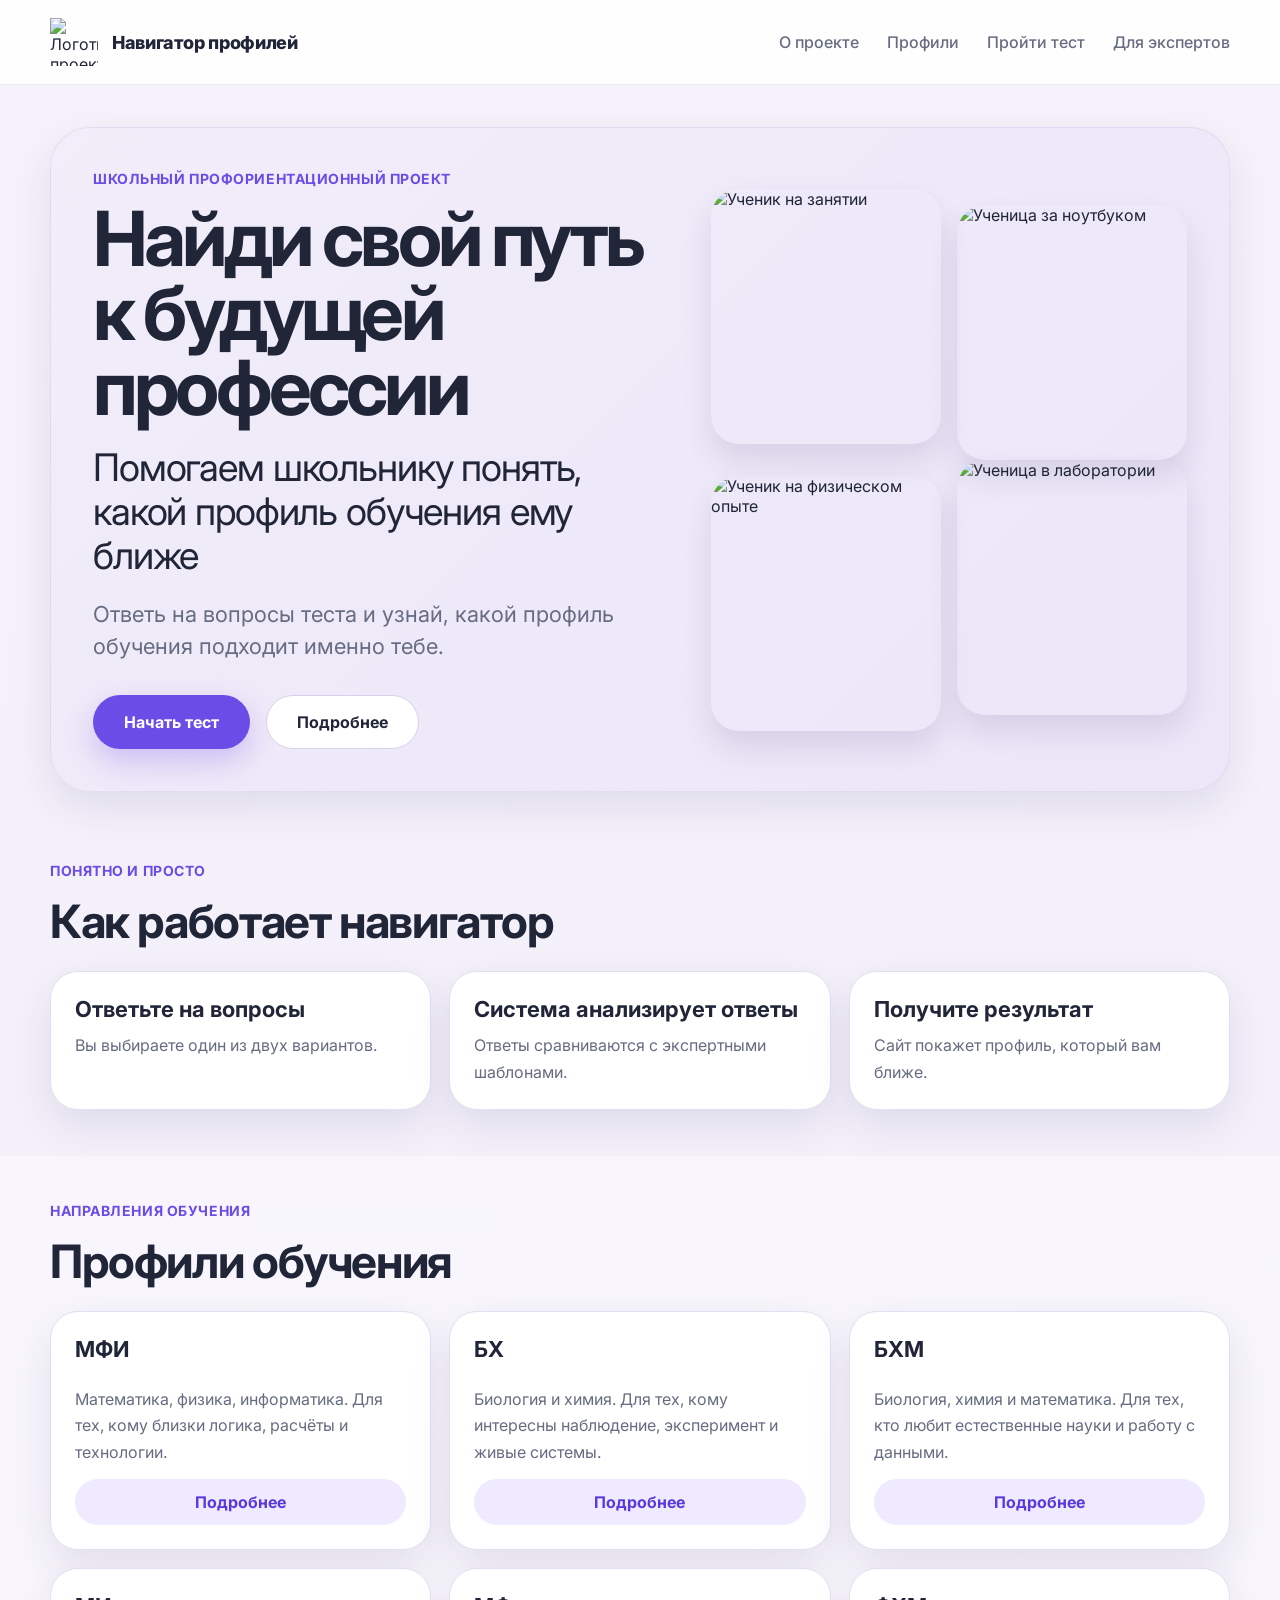
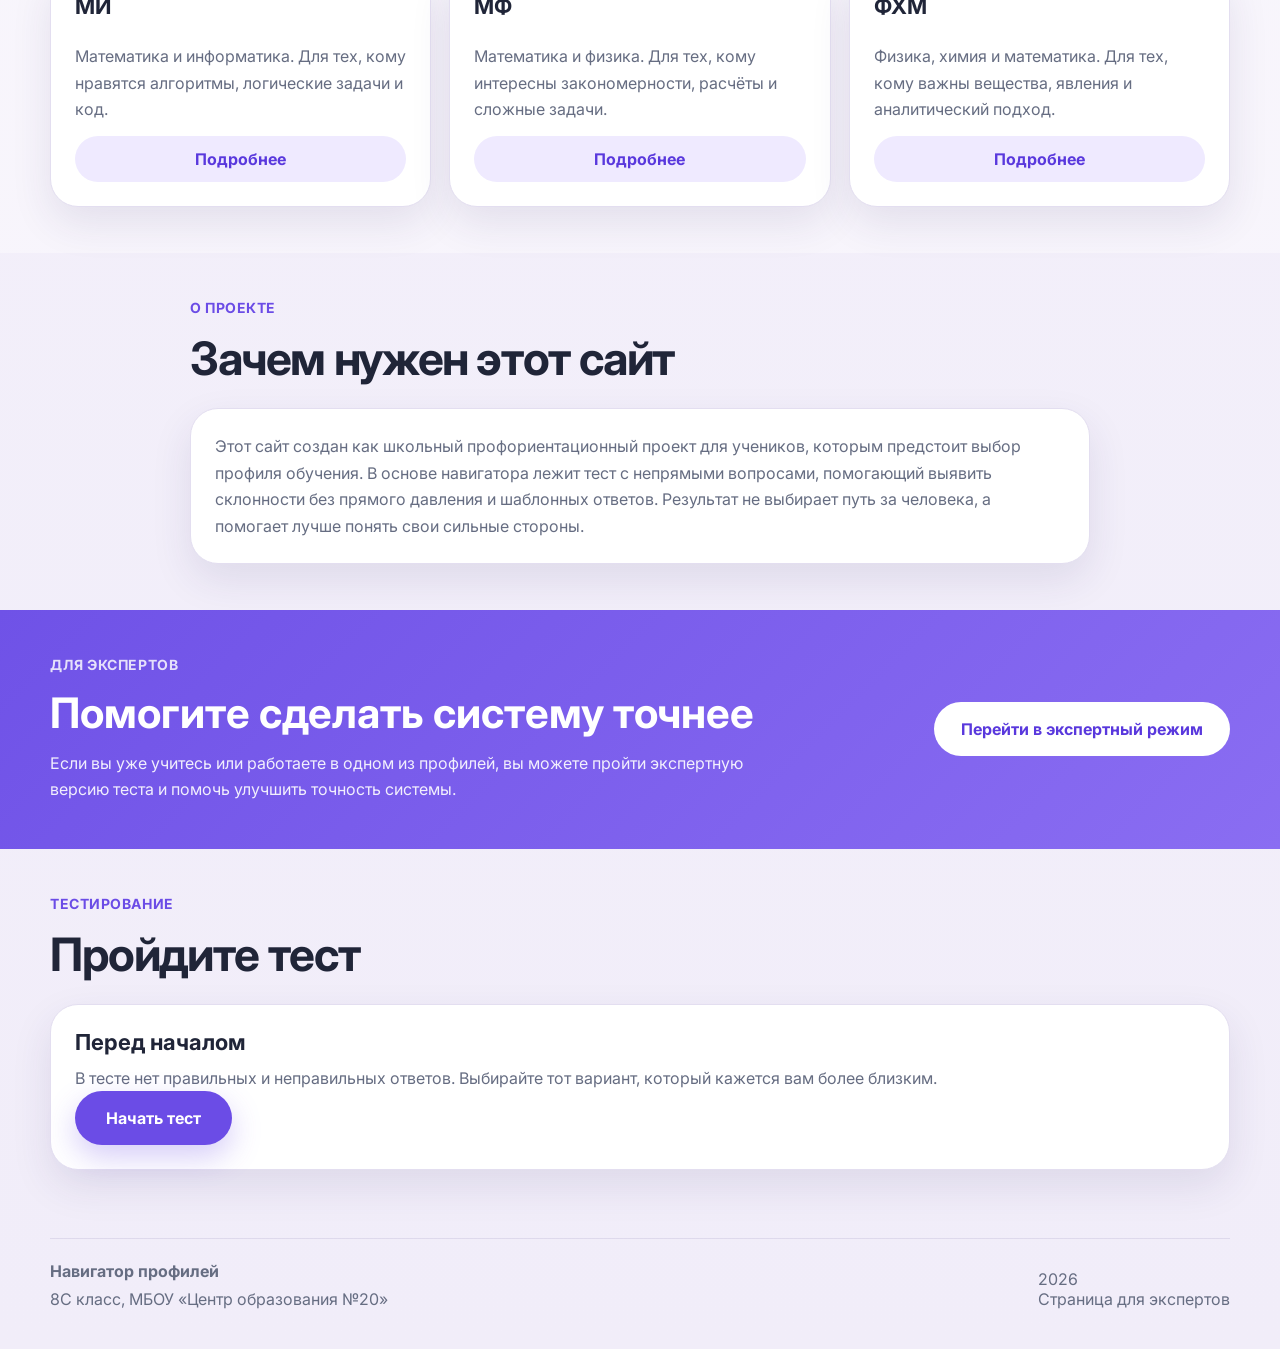
==== index.html @ 56b715fd "Add files via upload" ====
<!DOCTYPE html>
<html lang="ru">
<head>
  <meta charset="UTF-8">
  <meta name="viewport" content="width=device-width, initial-scale=1.0">
  <title>Навигатор профилей</title>
  <link rel="preconnect" href="https://fonts.googleapis.com">
  <link rel="preconnect" href="https://fonts.gstatic.com" crossorigin>
  <link href="https://fonts.googleapis.com/css2?family=Inter:wght@400;500;600;700;800&display=swap" rel="stylesheet">
  <link rel="stylesheet" href="style.css">
</head>
<body>
  <header class="site-header">
    <div class="container header-inner">
      <a href="#top" class="brand" aria-label="Навигатор профилей">
        <img src="logoprof2.png" alt="Логотип проекта" class="brand-logo">
        <span class="brand-text">Навигатор профилей</span>
      </a>
      <nav class="main-nav">
        <a href="#about">О проекте</a>
        <a href="#profiles">Профили</a>
        <a href="#test" id="navStart">Пройти тест</a>
        <a href="#experts">Для экспертов</a>
      </nav>
    </div>
  </header>

  <main id="top">
    <section class="hero">
      <div class="container hero-grid">
        <div class="hero-copy">
          <p class="eyebrow">Школьный профориентационный проект</p>
          <h1>Найди свой путь<br>к будущей профессии</h1>
          <p class="hero-subtitle">Помогаем школьнику понять, какой профиль обучения ему ближе</p>
          <p class="hero-text">Ответь на вопросы теста и узнай, какой профиль обучения подходит именно тебе.</p>
          <div class="hero-actions">
            <a href="#test" class="primary-btn" id="heroStart">Начать тест</a>
            <a href="#profiles" class="secondary-btn">Подробнее</a>
          </div>
        </div>
        <div class="hero-collage" aria-label="Коллаж с учениками">
          <img src="man2.png" alt="Ученик на занятии">
          <img src="woman1.png" alt="Ученица за ноутбуком">
          <img src="man3.png" alt="Ученик на физическом опыте">
          <img src="woman2.png" alt="Ученица в лаборатории">
        </div>
      </div>
    </section>

    <section class="section">
      <div class="container">
        <div class="section-heading">
          <p class="eyebrow eyebrow-dark">Понятно и просто</p>
          <h2>Как работает навигатор</h2>
        </div>
        <div class="cards-3">
          <article class="info-card">
            <h3>Ответьте на вопросы</h3>
            <p>Вы выбираете один из двух вариантов.</p>
          </article>
          <article class="info-card">
            <h3>Система анализирует ответы</h3>
            <p>Ответы сравниваются с экспертными шаблонами.</p>
          </article>
          <article class="info-card">
            <h3>Получите результат</h3>
            <p>Сайт покажет профиль, который вам ближе.</p>
          </article>
        </div>
      </div>
    </section>

    <section class="section section-soft" id="profiles">
      <div class="container">
        <div class="section-heading">
          <p class="eyebrow eyebrow-dark">Направления обучения</p>
          <h2>Профили обучения</h2>
        </div>
        <div class="profiles-grid">
          <article class="profile-card">
            <h3>МФИ</h3>
            <p>Математика, физика, информатика. Для тех, кому близки логика, расчёты и технологии.</p>
            <button class="small-btn" type="button" data-profile="mfi">Подробнее</button>
          </article>
          <article class="profile-card">
            <h3>БХ</h3>
            <p>Биология и химия. Для тех, кому интересны наблюдение, эксперимент и живые системы.</p>
            <button class="small-btn" type="button" data-profile="bh">Подробнее</button>
          </article>
          <article class="profile-card">
            <h3>БХМ</h3>
            <p>Биология, химия и математика. Для тех, кто любит естественные науки и работу с данными.</p>
            <button class="small-btn" type="button" data-profile="bhm">Подробнее</button>
          </article>
          <article class="profile-card">
            <h3>МИ</h3>
            <p>Математика и информатика. Для тех, кому нравятся алгоритмы, логические задачи и код.</p>
            <button class="small-btn" type="button" data-profile="mi">Подробнее</button>
          </article>
          <article class="profile-card">
            <h3>МФ</h3>
            <p>Математика и физика. Для тех, кому интересны закономерности, расчёты и сложные задачи.</p>
            <button class="small-btn" type="button" data-profile="mf">Подробнее</button>
          </article>
          <article class="profile-card">
            <h3>ФХМ</h3>
            <p>Физика, химия и математика. Для тех, кому важны вещества, явления и аналитический подход.</p>
            <button class="small-btn" type="button" data-profile="fhm">Подробнее</button>
          </article>
        </div>
      </div>
    </section>

    <section class="section" id="about">
      <div class="container narrow">
        <div class="section-heading section-heading-left">
          <p class="eyebrow eyebrow-dark">О проекте</p>
          <h2>Зачем нужен этот сайт</h2>
        </div>
        <div class="text-card">
          <p>Этот сайт создан как школьный профориентационный проект для учеников, которым предстоит выбор профиля обучения. В основе навигатора лежит тест с непрямыми вопросами, помогающий выявить склонности без прямого давления и шаблонных ответов. Результат не выбирает путь за человека, а помогает лучше понять свои сильные стороны.</p>
        </div>
      </div>
    </section>

    <section class="section section-accent" id="experts">
      <div class="container expert-grid">
        <div>
          <p class="eyebrow eyebrow-light">Для экспертов</p>
          <h2>Помогите сделать систему точнее</h2>
          <p class="expert-text">Если вы уже учитесь или работаете в одном из профилей, вы можете пройти экспертную версию теста и помочь улучшить точность системы.</p>
        </div>
        <div class="expert-actions">
          <a href="#test" class="light-btn">Перейти в экспертный режим</a>
        </div>
      </div>
    </section>

    <section class="section" id="test">
      <div class="container">
        <div class="section-heading">
          <p class="eyebrow eyebrow-dark">Тестирование</p>
          <h2>Пройдите тест</h2>
        </div>

        <section class="test-panel" id="startScreen">
          <h3>Перед началом</h3>
          <p>В тесте нет правильных и неправильных ответов. Выбирайте тот вариант, который кажется вам более близким.</p>
          <button class="primary-btn" id="startButton" type="button">Начать тест</button>
        </section>

        <section class="test-panel hidden" id="testScreen">
          <div class="test-top">
            <div>
              <p class="muted-label" id="questionCounter">Вопрос 1 из 56</p>
              <h3 id="questionText">Текст вопроса</h3>
            </div>
            <div class="progress-track" aria-hidden="true">
              <div class="progress-bar" id="progressBar"></div>
            </div>
          </div>
          <div class="answers-grid">
            <button class="answer-card" id="door1" type="button">Вариант 1</button>
            <button class="answer-card" id="door2" type="button">Вариант 2</button>
          </div>
          <p class="helper-text">Выберите тот вариант, который больше похож на ваш обычный способ думать или действовать.</p>
        </section>

        <section class="test-panel hidden" id="resultScreen">
          <p class="muted-label">Результат теста</p>
          <h3 id="resultTitle">Ваш результат</h3>
          <p class="result-description" id="resultDescription"></p>
          <div class="result-note" id="resultNote">Это предварительная рекомендация.</div>
          <button class="primary-btn" id="restartButton" type="button">Пройти заново</button>
        </section>
      </div>
    </section>
  </main>

  <footer class="site-footer">
    <div class="container footer-inner">
      <div>
        <strong>Навигатор профилей</strong>
        <p>8С класс, МБОУ «Центр образования №20»</p>
      </div>
      <div>
        <p>2026</p>
        <a href="#experts">Страница для экспертов</a>
      </div>
    </div>
  </footer>

  <dialog class="profile-dialog" id="profileDialog">
    <button class="dialog-close" id="closeDialog" type="button" aria-label="Закрыть">×</button>
    <p class="muted-label" id="dialogTag">Профиль</p>
    <h3 id="dialogTitle">Название профиля</h3>
    <p id="dialogText">Описание профиля</p>
  </dialog>

  <script src="main.js"></script>
</body>
</html>
---- style.css ----
:root {
  --bg: #f3f1f8;
  --bg-soft: #ede8f7;
  --panel: #ffffff;
  --panel-border: #e3def0;
  --text: #202538;
  --muted: #666d82;
  --accent: #6b4ce6;
  --accent-dark: #5938dd;
  --accent-soft: #efeaff;
  --shadow: 0 16px 40px rgba(49, 35, 100, 0.10);
  --radius: 28px;
}

* { box-sizing: border-box; }
html { scroll-behavior: smooth; }
body {
  margin: 0;
  font-family: 'Inter', system-ui, -apple-system, BlinkMacSystemFont, 'Segoe UI', sans-serif;
  color: var(--text);
  background: linear-gradient(180deg, #f5f2fb 0%, #f1edf9 100%);
}
a { color: inherit; text-decoration: none; }
button { font: inherit; }
img { display: block; max-width: 100%; }

.container {
  width: min(1180px, calc(100% - 40px));
  margin: 0 auto;
}
.narrow { width: min(900px, calc(100% - 40px)); }

.site-header {
  position: sticky;
  top: 0;
  z-index: 20;
  background: rgba(255,255,255,0.88);
  backdrop-filter: blur(10px);
  border-bottom: 1px solid rgba(115, 100, 164, 0.12);
}
.header-inner {
  min-height: 84px;
  display: flex;
  align-items: center;
  justify-content: space-between;
  gap: 24px;
}
.brand {
  display: flex;
  align-items: center;
  gap: 14px;
  flex-shrink: 0;
}
.brand-logo {
  width: 48px;
  height: 48px;
  object-fit: contain;
}
.brand-text {
  font-size: 18px;
  font-weight: 800;
  letter-spacing: -0.02em;
}
.main-nav {
  display: flex;
  align-items: center;
  gap: 28px;
  color: var(--muted);
  font-weight: 500;
}
.main-nav a:hover { color: var(--text); }

.hero {
  padding: 42px 0 24px;
}
.hero-grid {
  display: grid;
  grid-template-columns: 1.1fr 0.9fr;
  gap: 36px;
  align-items: center;
  background: linear-gradient(135deg, #f1edf9 0%, #ece6f8 100%);
  border: 1px solid rgba(133, 115, 181, 0.12);
  border-radius: 40px;
  padding: 42px;
  box-shadow: var(--shadow);
}
.hero-copy { max-width: 620px; }
.eyebrow {
  margin: 0 0 14px;
  font-size: 14px;
  font-weight: 700;
  letter-spacing: 0.04em;
  text-transform: uppercase;
}
.eyebrow-dark { color: var(--accent); }
.eyebrow-light { color: rgba(255,255,255,0.82); }
.hero .eyebrow { color: var(--accent); }
.hero h1 {
  margin: 0;
  font-size: clamp(48px, 7vw, 76px);
  line-height: 0.98;
  letter-spacing: -0.05em;
}
.hero-subtitle {
  margin: 22px 0 0;
  font-size: clamp(26px, 3vw, 38px);
  line-height: 1.15;
  letter-spacing: -0.03em;
  max-width: 640px;
}
.hero-text {
  margin: 22px 0 0;
  max-width: 600px;
  font-size: 22px;
  line-height: 1.45;
  color: var(--muted);
}
.hero-actions {
  display: flex;
  gap: 16px;
  margin-top: 32px;
  flex-wrap: wrap;
}
.primary-btn,
.secondary-btn,
.light-btn,
.small-btn {
  display: inline-flex;
  align-items: center;
  justify-content: center;
  border-radius: 999px;
  border: 1px solid transparent;
  transition: .2s ease;
  cursor: pointer;
  font-weight: 700;
}
.primary-btn {
  background: var(--accent);
  color: #fff;
  padding: 16px 30px;
  box-shadow: 0 12px 30px rgba(107, 76, 230, 0.28);
}
.primary-btn:hover { background: var(--accent-dark); transform: translateY(-1px); }
.secondary-btn {
  background: #fff;
  color: var(--text);
  border-color: #d8d1eb;
  padding: 16px 30px;
}
.secondary-btn:hover { border-color: var(--accent); color: var(--accent); }
.small-btn {
  padding: 12px 18px;
  background: var(--accent-soft);
  color: var(--accent-dark);
}
.light-btn {
  background: #fff;
  color: var(--accent-dark);
  padding: 16px 26px;
}

.hero-collage {
  display: grid;
  grid-template-columns: repeat(2, minmax(0, 1fr));
  gap: 16px;
}
.hero-collage img {
  width: 100%;
  height: 255px;
  object-fit: cover;
  border-radius: 28px;
  box-shadow: 0 16px 30px rgba(55, 45, 105, 0.12);
}
.hero-collage img:nth-child(1) { transform: translateY(-8px); }
.hero-collage img:nth-child(2) { transform: translateY(8px); }
.hero-collage img:nth-child(3) { transform: translateY(8px); }
.hero-collage img:nth-child(4) { transform: translateY(-8px); }

.section {
  padding: 46px 0;
}
.section-soft { background: rgba(255,255,255,0.35); }
.section-accent {
  background: linear-gradient(135deg, #6f52e7 0%, #8a6df2 100%);
  color: #fff;
}
.section-heading {
  margin-bottom: 22px;
}
.section-heading h2 {
  margin: 0;
  font-size: clamp(32px, 4vw, 46px);
  letter-spacing: -0.03em;
}
.section-heading-left { text-align: left; }

.cards-3,
.profiles-grid,
.answers-grid {
  display: grid;
  gap: 18px;
}
.cards-3,
.profiles-grid {
  grid-template-columns: repeat(3, minmax(0, 1fr));
}
.info-card,
.profile-card,
.text-card,
.test-panel {
  background: var(--panel);
  border: 1px solid var(--panel-border);
  border-radius: var(--radius);
  box-shadow: var(--shadow);
}
.info-card,
.profile-card,
.text-card,
.test-panel {
  padding: 24px;
}
.info-card h3,
.profile-card h3,
.test-panel h3 {
  margin: 0 0 10px;
  font-size: 22px;
}
.info-card p,
.profile-card p,
.text-card p,
.test-panel p,
.expert-text,
.result-description,
.helper-text {
  margin: 0;
  line-height: 1.65;
  color: var(--muted);
}
.profile-card {
  display: flex;
  flex-direction: column;
  gap: 14px;
}
.profile-card p { flex-grow: 1; }

.expert-grid {
  display: flex;
  align-items: center;
  justify-content: space-between;
  gap: 28px;
}
.expert-grid h2 { margin: 0 0 12px; font-size: clamp(30px, 4vw, 42px); }
.expert-text { color: rgba(255,255,255,0.9); max-width: 720px; }

.test-top {
  display: grid;
  gap: 16px;
}
.muted-label {
  margin: 0 0 8px;
  font-size: 14px;
  color: var(--muted);
}
.progress-track {
  height: 12px;
  width: 100%;
  background: #e9e3f6;
  border-radius: 999px;
  overflow: hidden;
}
.progress-bar {
  width: 0;
  height: 100%;
  background: linear-gradient(90deg, #6b4ce6 0%, #8d74f3 100%);
  transition: width .25s ease;
}
.answers-grid {
  grid-template-columns: repeat(2, minmax(0, 1fr));
  margin-top: 24px;
}
.answer-card {
  min-height: 220px;
  padding: 24px;
  text-align: left;
  border-radius: 24px;
  border: 1px solid #ddd5f1;
  background: #faf8ff;
  cursor: pointer;
  transition: .2s ease;
  line-height: 1.55;
  color: var(--text);
}
.answer-card:hover {
  transform: translateY(-2px);
  border-color: #b6a4ef;
  box-shadow: 0 16px 30px rgba(96, 68, 206, 0.10);
  background: #fff;
}
.result-description {
  margin-top: 12px;
  color: var(--text);
  font-size: 18px;
}
.result-note {
  margin-top: 18px;
  padding: 16px 18px;
  border-radius: 18px;
  background: var(--accent-soft);
  color: #4933a2;
}
.hidden { display: none; }

.site-footer {
  padding: 22px 0 40px;
  color: var(--muted);
}
.footer-inner {
  display: flex;
  justify-content: space-between;
  gap: 20px;
  border-top: 1px solid rgba(110, 95, 158, 0.14);
  padding-top: 22px;
}
.footer-inner p { margin: 8px 0 0; }

.profile-dialog {
  width: min(560px, calc(100% - 30px));
  border: none;
  border-radius: 28px;
  padding: 28px;
  box-shadow: 0 24px 60px rgba(25, 16, 56, 0.28);
}
.profile-dialog::backdrop {
  background: rgba(20, 16, 35, 0.45);
}
.dialog-close {
  position: absolute;
  right: 14px;
  top: 14px;
  width: 40px;
  height: 40px;
  border-radius: 50%;
  border: none;
  background: #f1ecfb;
  cursor: pointer;
  font-size: 24px;
}

@media (max-width: 1024px) {
  .hero-grid { grid-template-columns: 1fr; }
  .hero-collage { max-width: 680px; }
  .cards-3,
  .profiles-grid { grid-template-columns: repeat(2, minmax(0, 1fr)); }
}

@media (max-width: 760px) {
  .container { width: min(100% - 28px, 1180px); }
  .header-inner,
  .footer-inner,
  .expert-grid { flex-direction: column; align-items: flex-start; }
  .main-nav { flex-wrap: wrap; gap: 14px 18px; }
  .hero-grid { padding: 28px; border-radius: 28px; }
  .hero h1 { font-size: 42px; }
  .hero-subtitle { font-size: 24px; }
  .hero-text { font-size: 18px; }
  .hero-collage,
  .cards-3,
  .profiles-grid,
  .answers-grid { grid-template-columns: 1fr; }
  .hero-collage img { height: 220px; transform: none !important; }
  .answer-card { min-height: 170px; }
}
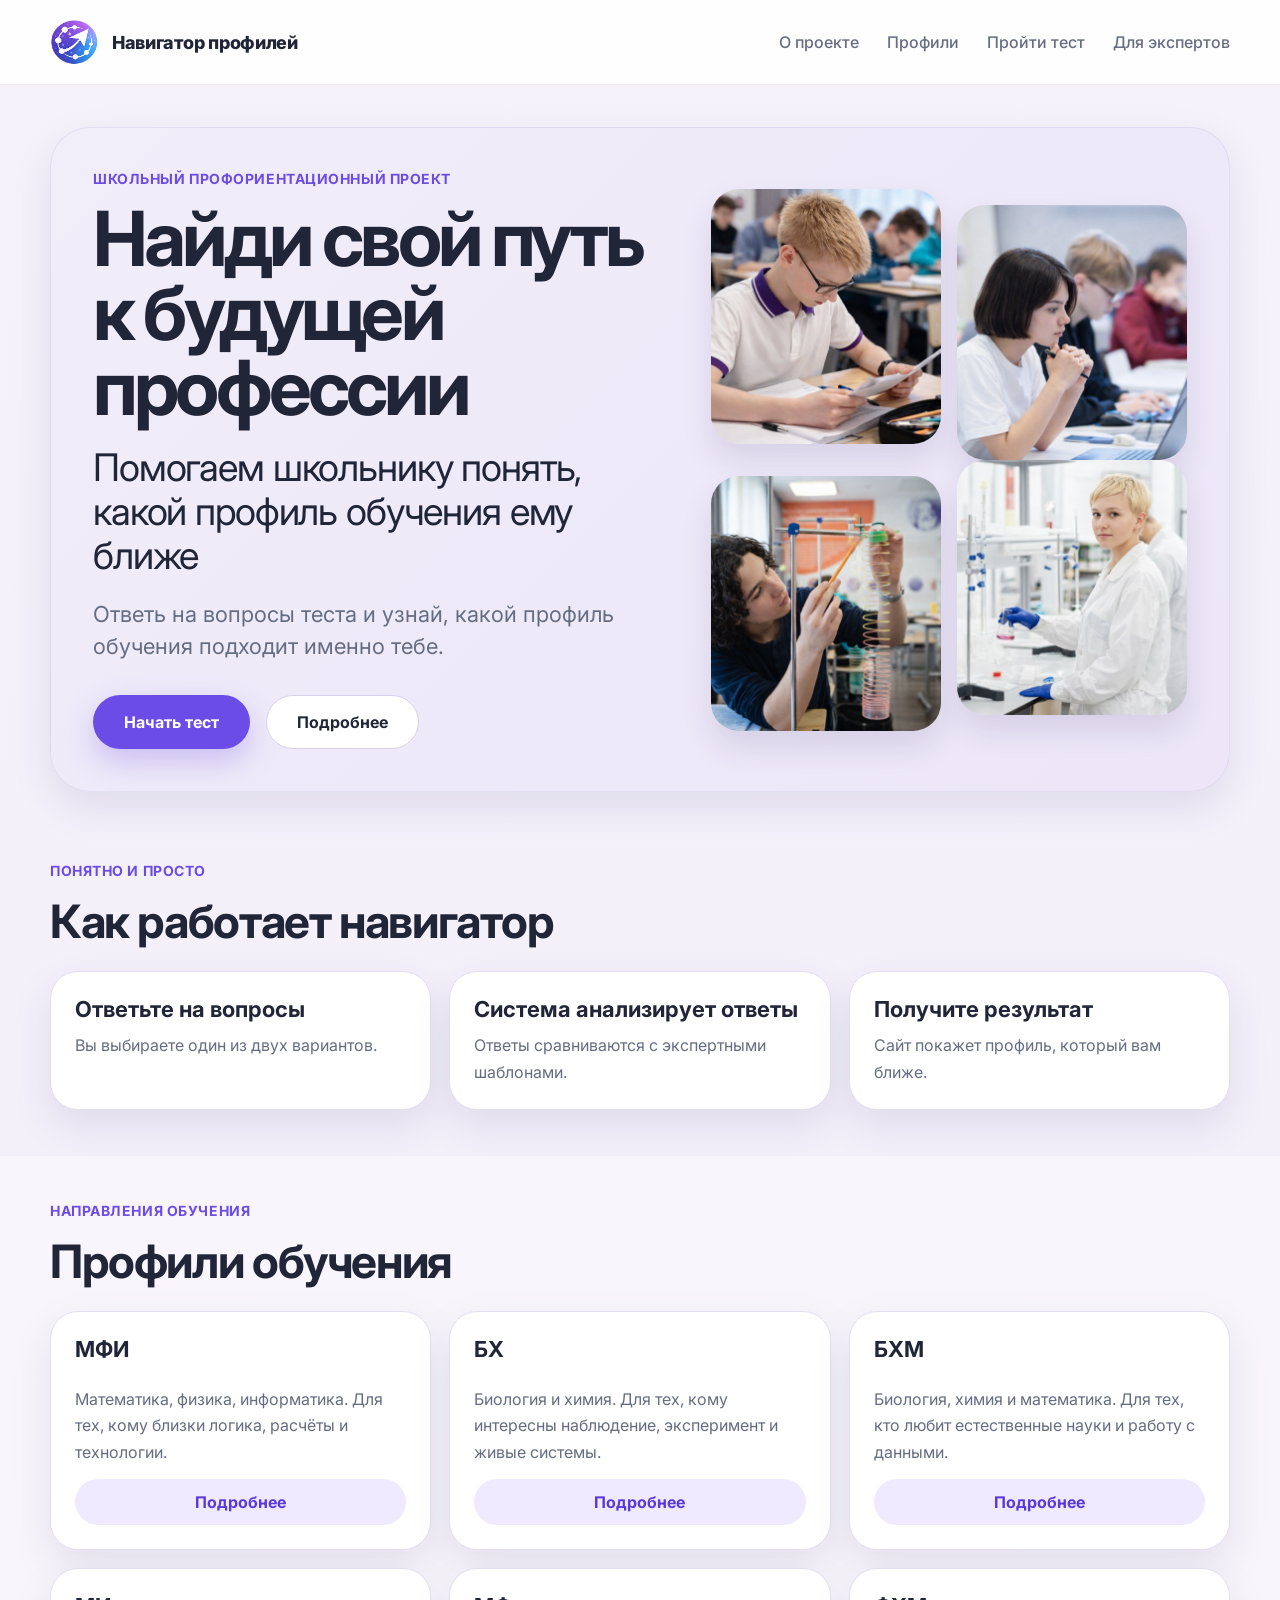
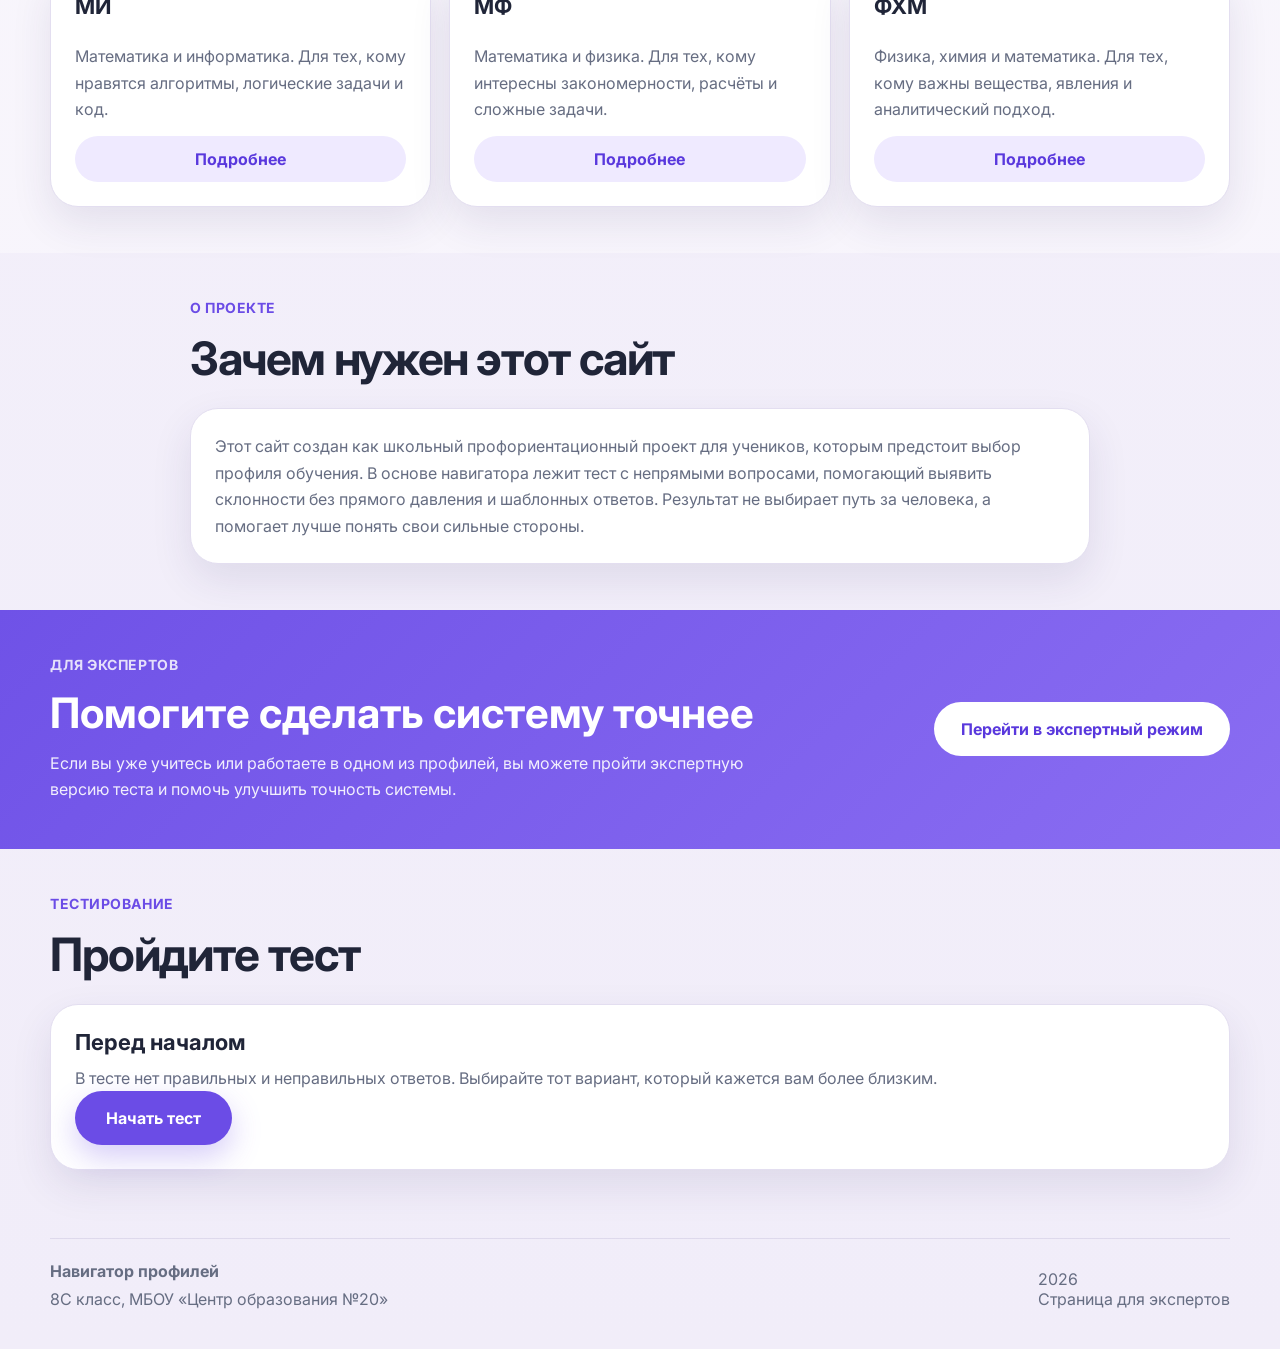
==== commit 9f1b6e87: "Update image paths to use assets directory" ====
--- a/index.html
+++ b/index.html
@@ -13,7 +13,7 @@
   <header class="site-header">
     <div class="container header-inner">
       <a href="#top" class="brand" aria-label="Навигатор профилей">
-        <img src="logoprof2.png" alt="Логотип проекта" class="brand-logo">
+        <img src="assets/logoprof2.png" alt="Логотип проекта" class="brand-logo">
         <span class="brand-text">Навигатор профилей</span>
       </a>
       <nav class="main-nav">
@@ -39,10 +39,10 @@
           </div>
         </div>
         <div class="hero-collage" aria-label="Коллаж с учениками">
-          <img src="man2.png" alt="Ученик на занятии">
-          <img src="woman1.png" alt="Ученица за ноутбуком">
-          <img src="man3.png" alt="Ученик на физическом опыте">
-          <img src="woman2.png" alt="Ученица в лаборатории">
+          <img src="assets/man2.png" alt="Ученик на занятии">
+          <img src="assets/woman1.png" alt="Ученица за ноутбуком">
+          <img src="assets/man3.png" alt="Ученик на физическом опыте">
+          <img src="assets/woman2.png" alt="Ученица в лаборатории">
         </div>
       </div>
     </section>
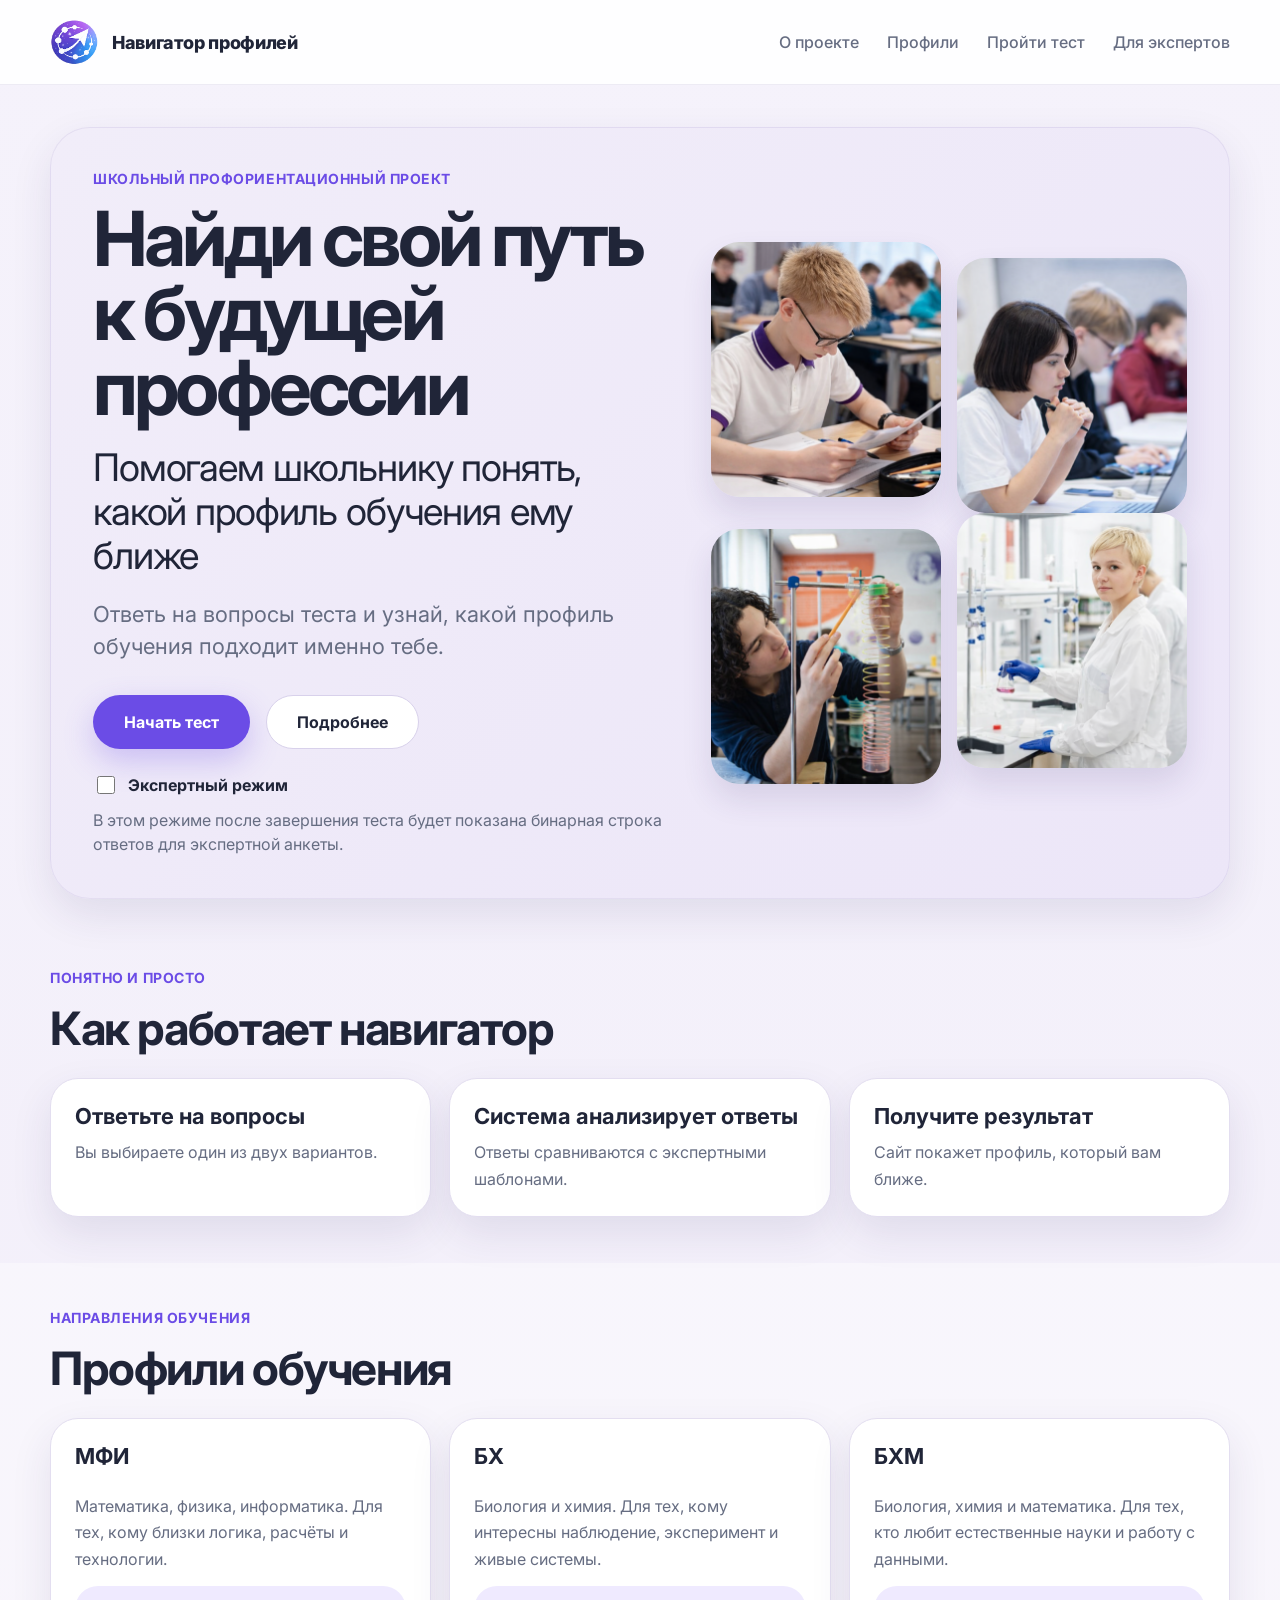
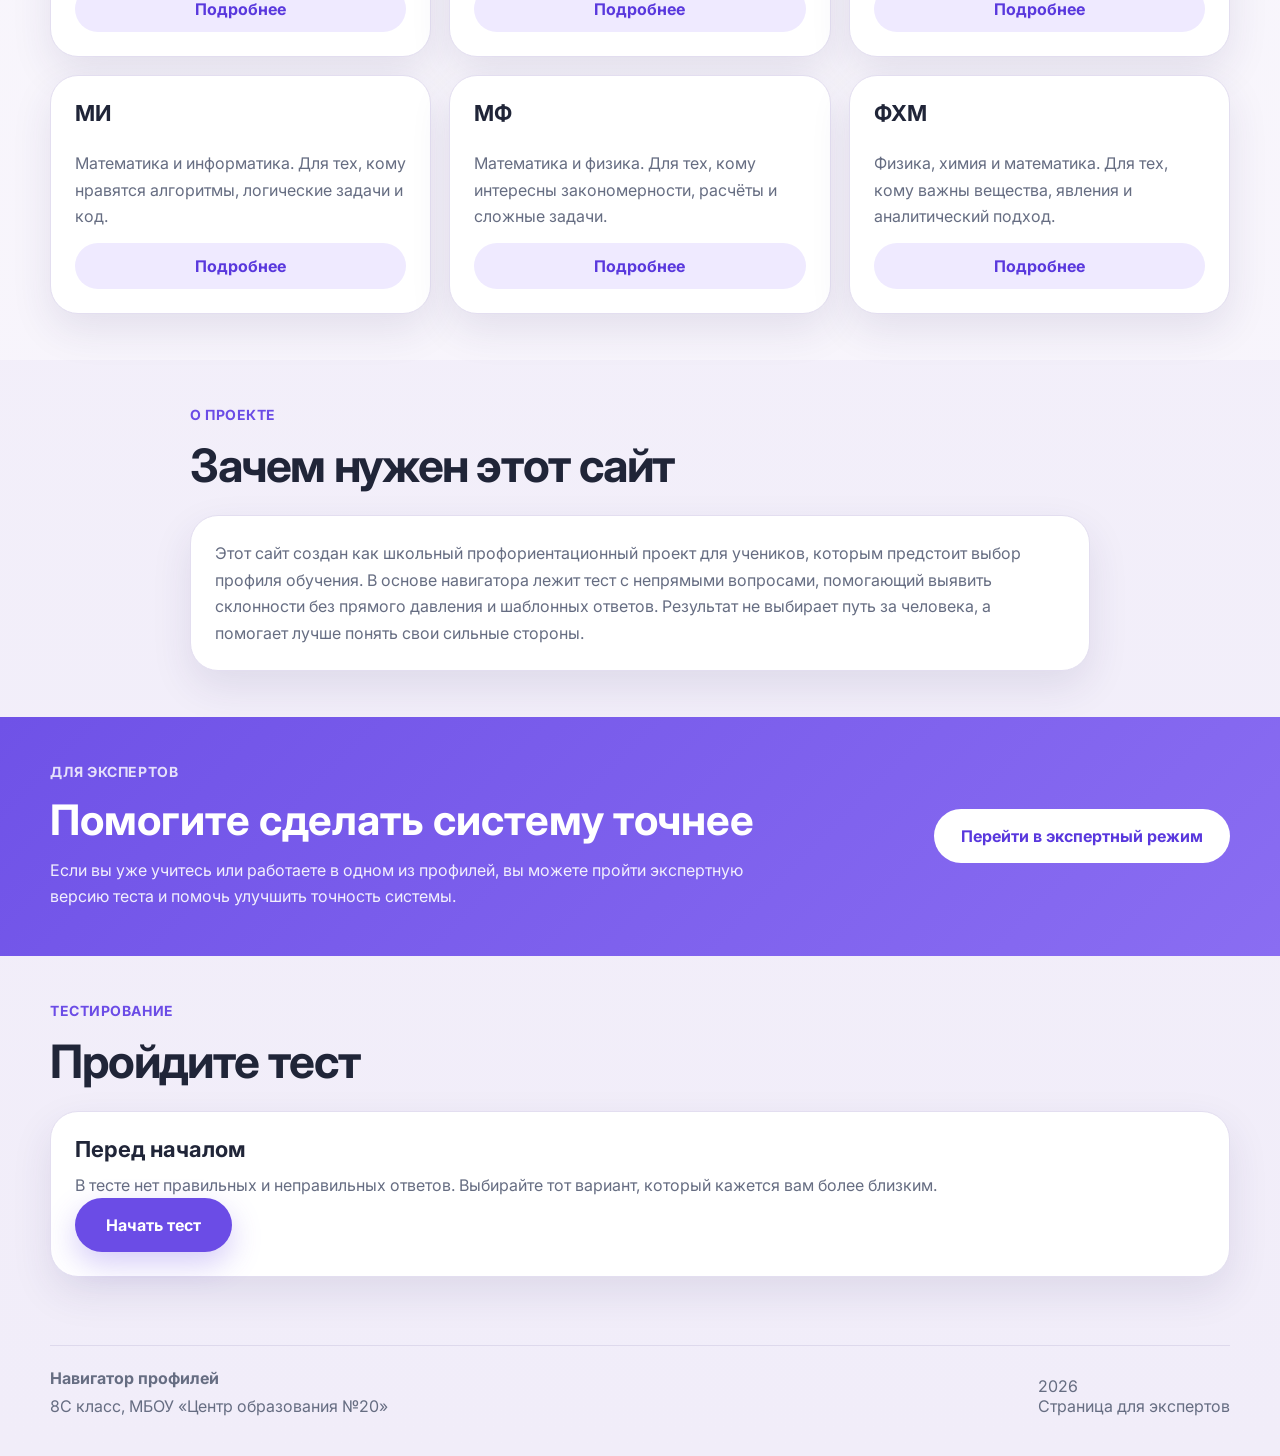
==== commit c9e38d2d: "Add expert mode toggle and result display section" ====
--- a/index.html
+++ b/index.html
@@ -37,7 +37,16 @@
             <a href="#test" class="primary-btn" id="heroStart">Начать тест</a>
             <a href="#profiles" class="secondary-btn">Подробнее</a>
           </div>
-        </div>
+
+          <div class="expert-toggle">
+            <label class="expert-toggle-label">
+              <input type="checkbox" id="expertModeToggle">
+              <span>Экспертный режим</span>
+            </label>
+            <p class="expert-toggle-note">В этом режиме после завершения теста будет показана бинарная строка ответов для экспертной анкеты.</p>
+          </div>
+        </div>
+
         <div class="hero-collage" aria-label="Коллаж с учениками">
           <img src="assets/man2.png" alt="Ученик на занятии">
           <img src="assets/woman1.png" alt="Ученица за ноутбуком">
@@ -171,6 +180,20 @@
           <h3 id="resultTitle">Ваш результат</h3>
           <p class="result-description" id="resultDescription"></p>
           <div class="result-note" id="resultNote">Это предварительная рекомендация.</div>
+
+          <div id="expertResultBlock" class="expert-result hidden">
+            <h3>Экспертная строка ответов</h3>
+            <p class="expert-result-text">Скопируйте эту строку и вставьте её в экспертную анкету.</p>
+            <div class="expert-code-box">
+              <code id="expertBinaryOutput"></code>
+            </div>
+            <div class="expert-actions-row">
+              <button class="secondary-btn" id="copyExpertCodeBtn" type="button">Скопировать строку</button>
+              <a class="primary-btn" id="expertFormLink" href="https://forms.yandex.ru/" target="_blank" rel="noopener noreferrer">Открыть экспертную анкету</a>
+            </div>
+            <p class="copy-status" id="copyExpertCodeStatus"></p>
+          </div>
+
           <button class="primary-btn" id="restartButton" type="button">Пройти заново</button>
         </section>
       </div>
--- a/style.css
+++ b/style.css
@@ -344,6 +344,66 @@
   background: #f1ecfb;
   cursor: pointer;
   font-size: 24px;
+}
+
+.expert-toggle {
+  margin-top: 24px;
+  max-width: 620px;
+}
+.expert-toggle-label {
+  display: inline-flex;
+  align-items: center;
+  gap: 10px;
+  font-weight: 700;
+  color: var(--text);
+  cursor: pointer;
+}
+.expert-toggle-label input {
+  width: 18px;
+  height: 18px;
+  accent-color: var(--accent);
+}
+.expert-toggle-note {
+  margin: 10px 0 0;
+  color: var(--muted);
+  line-height: 1.5;
+}
+.expert-result {
+  margin-top: 22px;
+  padding-top: 22px;
+  border-top: 1px solid var(--panel-border);
+}
+.expert-result h3 {
+  margin: 0 0 10px;
+}
+.expert-result-text {
+  margin-bottom: 14px;
+  color: var(--muted);
+}
+.expert-code-box {
+  background: var(--accent-soft);
+  border: 1px solid #d8d1eb;
+  border-radius: 18px;
+  padding: 16px 18px;
+  margin-bottom: 16px;
+  overflow-wrap: anywhere;
+}
+.expert-code-box code {
+  font-family: 'Inter', system-ui, sans-serif;
+  font-size: 15px;
+  font-weight: 700;
+  color: var(--accent-dark);
+}
+.expert-actions-row {
+  display: flex;
+  gap: 12px;
+  flex-wrap: wrap;
+  margin-bottom: 10px;
+}
+.copy-status {
+  min-height: 22px;
+  color: var(--accent-dark);
+  font-weight: 600;
 }
 
 @media (max-width: 1024px) {
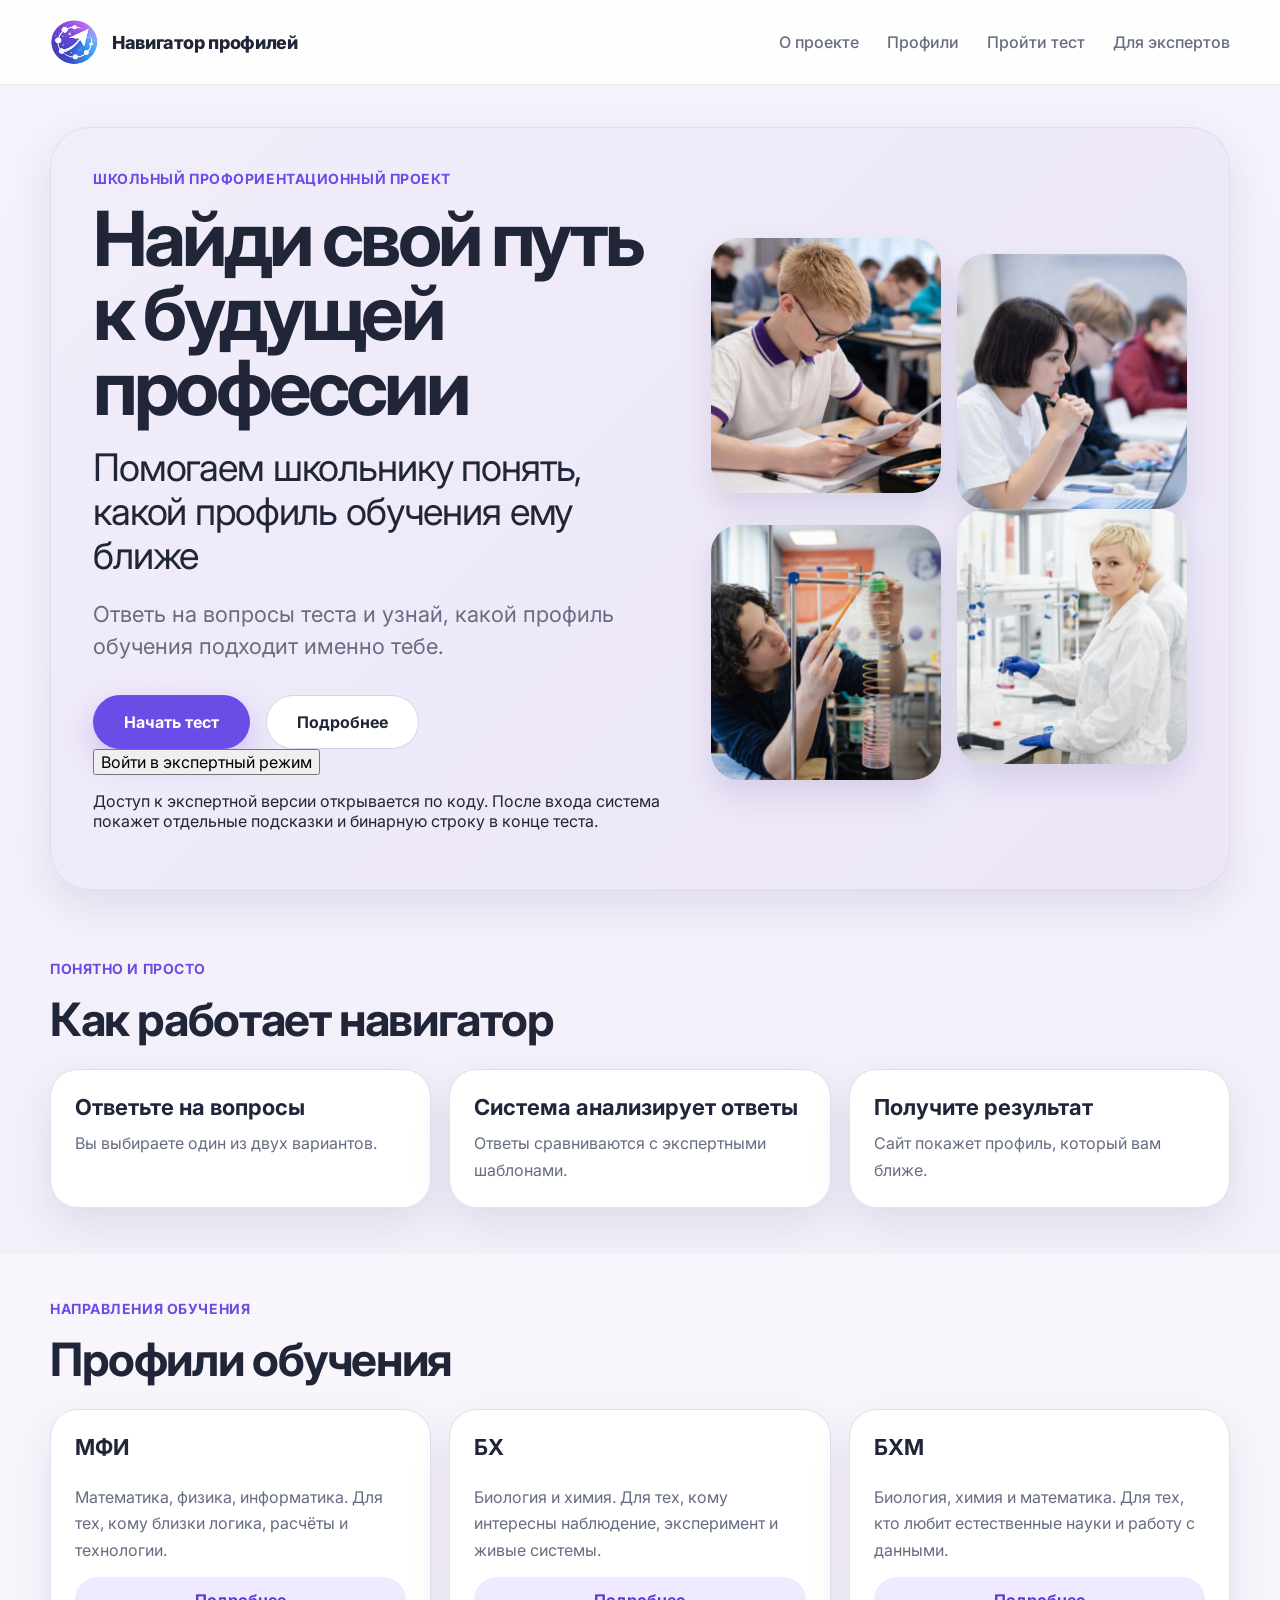
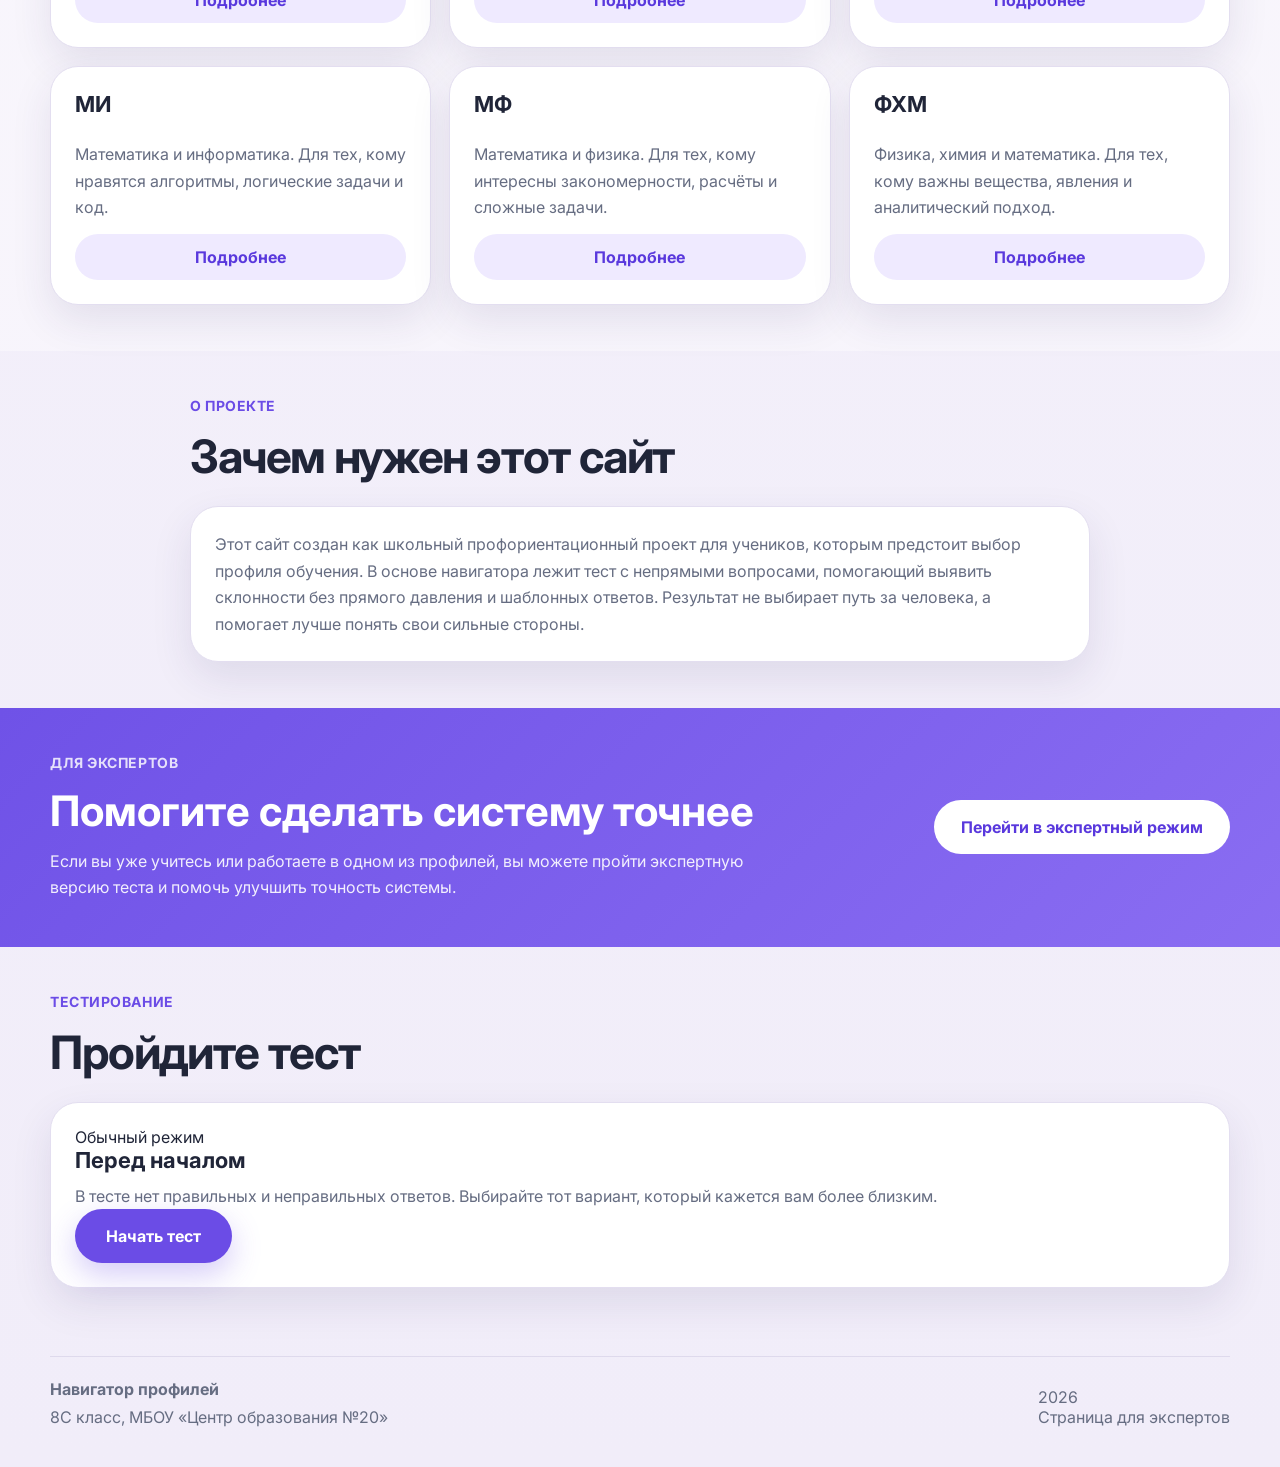
==== commit 4979f864: "Update index.html" ====
--- a/index.html
+++ b/index.html
@@ -33,17 +33,15 @@
           <h1>Найди свой путь<br>к будущей профессии</h1>
           <p class="hero-subtitle">Помогаем школьнику понять, какой профиль обучения ему ближе</p>
           <p class="hero-text">Ответь на вопросы теста и узнай, какой профиль обучения подходит именно тебе.</p>
+
           <div class="hero-actions">
             <a href="#test" class="primary-btn" id="heroStart">Начать тест</a>
             <a href="#profiles" class="secondary-btn">Подробнее</a>
           </div>
 
-          <div class="expert-toggle">
-            <label class="expert-toggle-label">
-              <input type="checkbox" id="expertModeToggle">
-              <span>Экспертный режим</span>
-            </label>
-            <p class="expert-toggle-note">В этом режиме после завершения теста будет показана бинарная строка ответов для экспертной анкеты.</p>
+          <div class="expert-entry">
+            <button class="expert-entry-btn" id="openExpertLoginBtn" type="button">Войти в экспертный режим</button>
+            <p class="expert-entry-note">Доступ к экспертной версии открывается по коду. После входа система покажет отдельные подсказки и бинарную строку в конце теста.</p>
           </div>
         </div>
 
@@ -140,7 +138,7 @@
           <p class="expert-text">Если вы уже учитесь или работаете в одном из профилей, вы можете пройти экспертную версию теста и помочь улучшить точность системы.</p>
         </div>
         <div class="expert-actions">
-          <a href="#test" class="light-btn">Перейти в экспертный режим</a>
+          <button type="button" class="light-btn" id="expertCtaButton">Перейти в экспертный режим</button>
         </div>
       </div>
     </section>
@@ -152,13 +150,24 @@
           <h2>Пройдите тест</h2>
         </div>
 
+        <div id="expertModeBanner" class="mode-banner hidden">
+          <strong>Экспертный режим включён.</strong>
+          После завершения теста вы увидите бинарную строку ответов и сможете сразу перейти в экспертную анкету.
+        </div>
+
         <section class="test-panel" id="startScreen">
-          <h3>Перед началом</h3>
-          <p>В тесте нет правильных и неправильных ответов. Выбирайте тот вариант, который кажется вам более близким.</p>
+          <div class="test-mode-line">
+            <span id="modeChip" class="mode-chip">Обычный режим</span>
+          </div>
+          <h3 id="startTitle">Перед началом</h3>
+          <p id="startDescription">В тесте нет правильных и неправильных ответов. Выбирайте тот вариант, который кажется вам более близким.</p>
           <button class="primary-btn" id="startButton" type="button">Начать тест</button>
         </section>
 
         <section class="test-panel hidden" id="testScreen">
+          <div class="test-mode-line">
+            <span id="testModeChip" class="mode-chip">Обычный режим</span>
+          </div>
           <div class="test-top">
             <div>
               <p class="muted-label" id="questionCounter">Вопрос 1 из 56</p>
@@ -176,6 +185,9 @@
         </section>
 
         <section class="test-panel hidden" id="resultScreen">
+          <div class="test-mode-line">
+            <span id="resultModeChip" class="mode-chip">Обычный режим</span>
+          </div>
           <p class="muted-label">Результат теста</p>
           <h3 id="resultTitle">Ваш результат</h3>
           <p class="result-description" id="resultDescription"></p>
@@ -220,6 +232,19 @@
     <p id="dialogText">Описание профиля</p>
   </dialog>
 
+  <dialog class="login-dialog" id="expertLoginDialog">
+    <button class="dialog-close" id="closeExpertDialog" type="button" aria-label="Закрыть">×</button>
+    <p class="muted-label">Доступ для экспертов</p>
+    <h3>Вход в экспертный режим</h3>
+    <p class="login-text">Введите код доступа, чтобы включить экспертный режим.</p>
+    <form id="expertLoginForm" class="login-form">
+      <label class="login-label" for="expertPasswordInput">Код доступа</label>
+      <input class="login-input" id="expertPasswordInput" type="password" placeholder="Введите код">
+      <p class="login-error" id="expertPasswordError"></p>
+      <button class="primary-btn" type="submit">Продолжить</button>
+    </form>
+  </dialog>
+
   <script src="main.js"></script>
 </body>
 </html>
